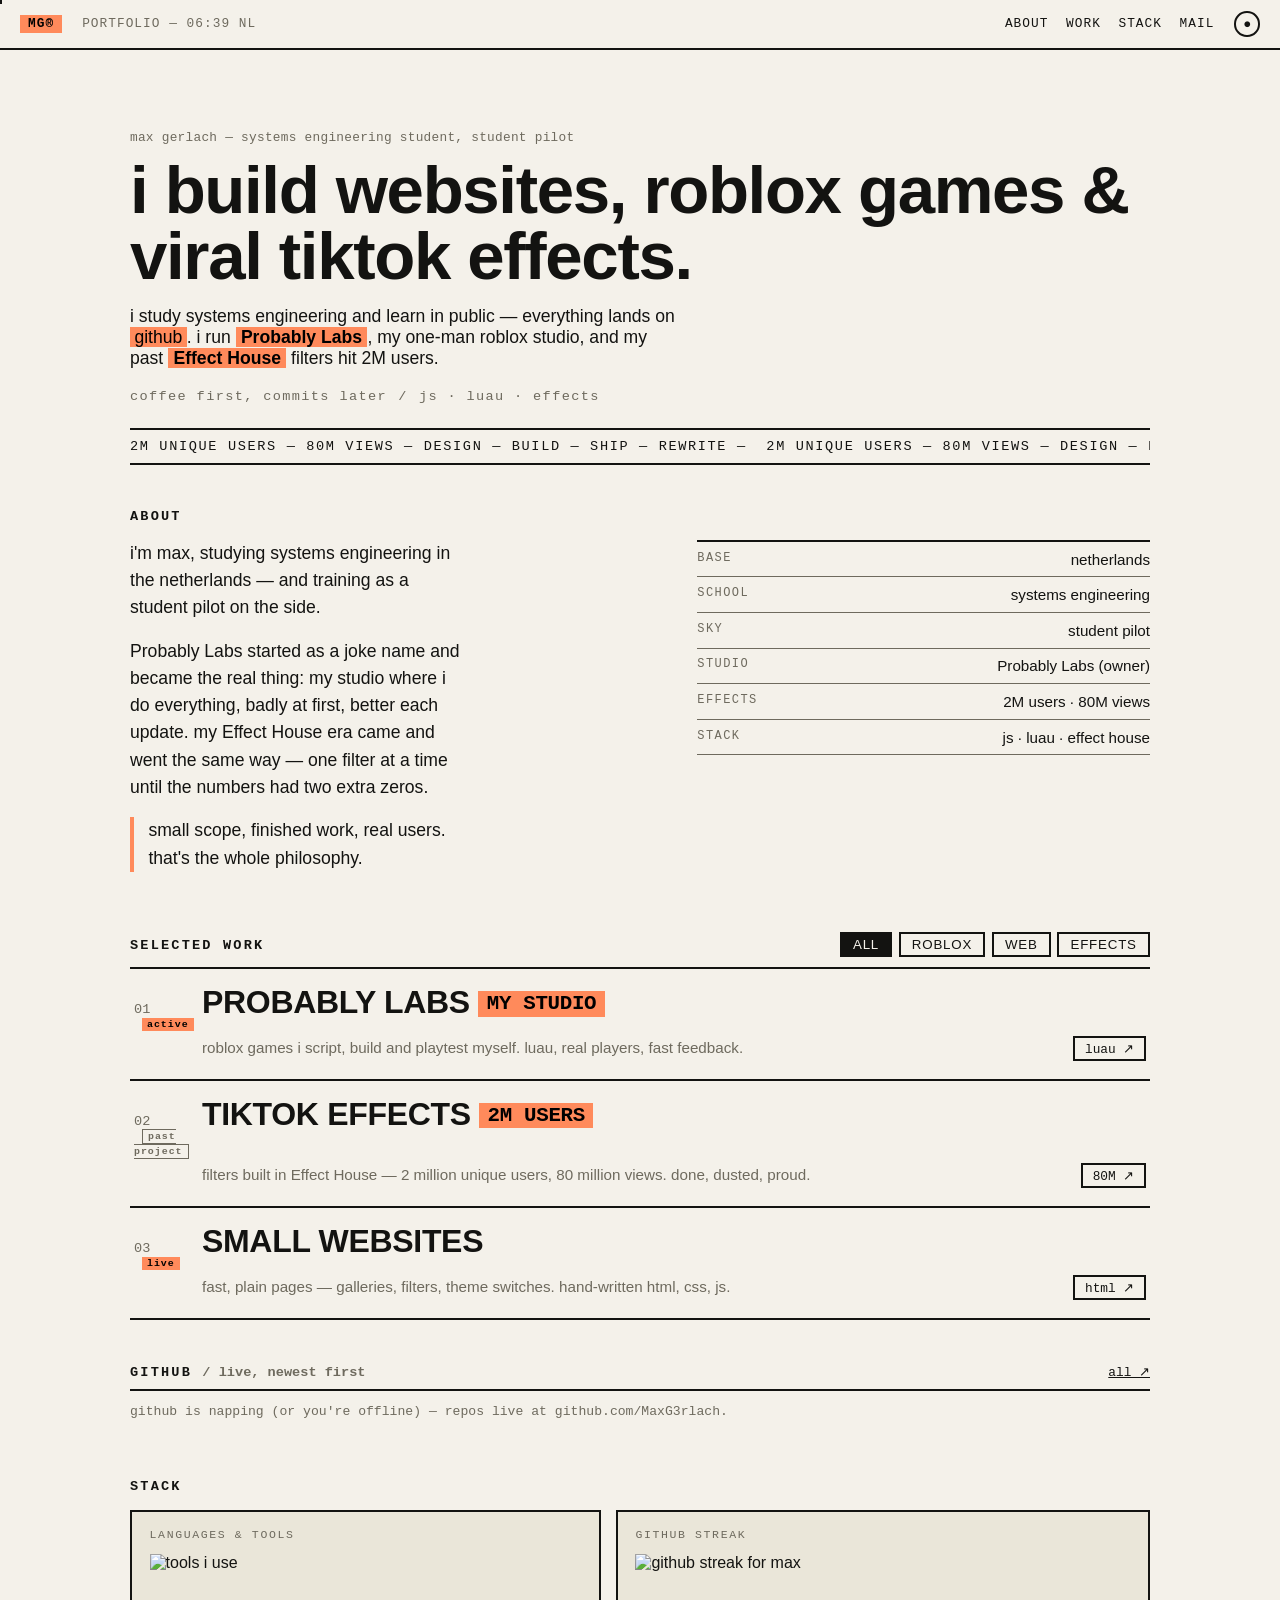
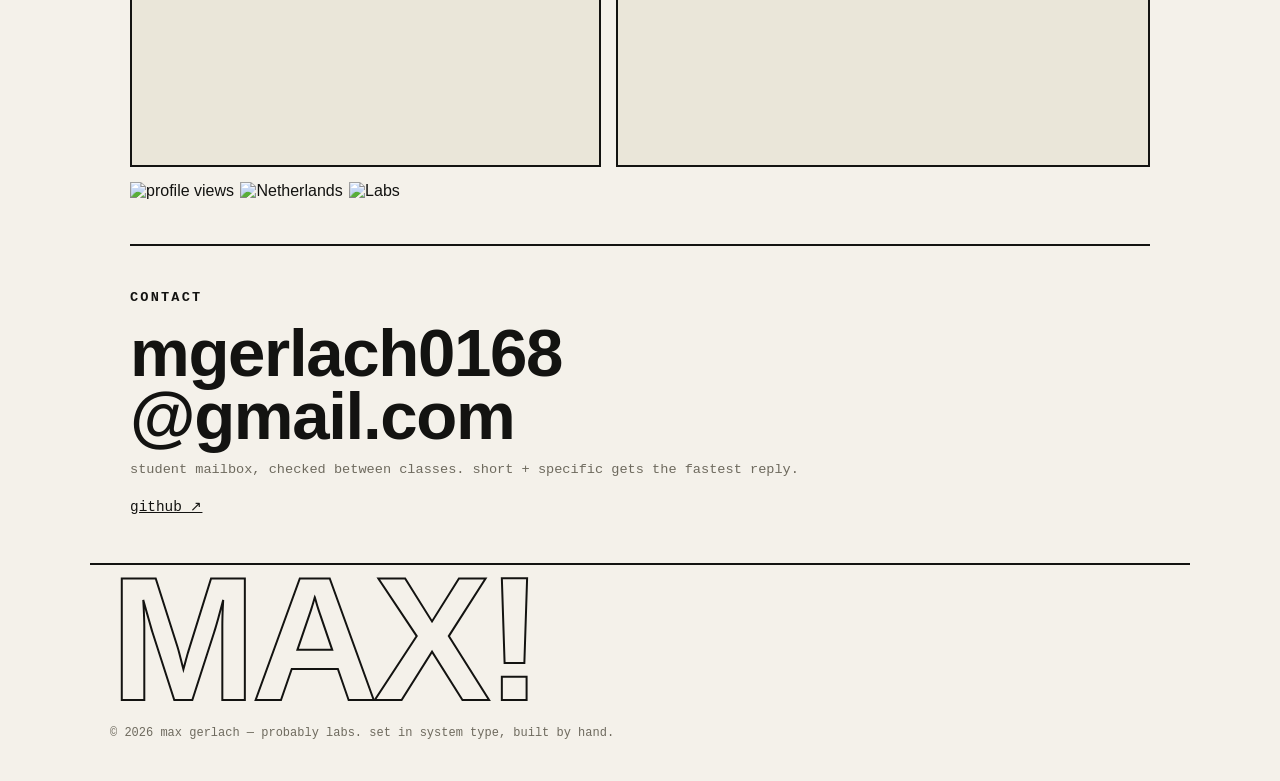
==== index.html @ 46609ad5 "Add files via upload" ====
<!DOCTYPE html>
<html lang="en">
<head>
  <meta charset="UTF-8" />
  <meta name="viewport" content="width=device-width, initial-scale=1.0" />
  <meta name="description" content="Max Gerlach — systems engineering student, student pilot. Web, Roblox (Probably Labs), TikTok effects." />
  <meta name="theme-color" content="#F4F1EA" />
  <meta property="og:title" content="max gerlach — portfolio" />
  <meta property="og:description" content="systems engineering student and student pilot. Web, Probably Labs on Roblox, TikTok Effect House filters." />
  <meta property="og:type" content="website" />
  <title>max gerlach — portfolio</title>
  <link rel="icon" href="data:image/svg+xml,%3Csvg xmlns='http://www.w3.org/2000/svg' viewBox='0 0 32 32'%3E%3Crect width='32' height='32' fill='%23FF8A5B'/%3E%3Ctext x='16' y='23' font-family='monospace' font-size='18' font-weight='bold' fill='black' text-anchor='middle'%3Em%3C/text%3E%3C/svg%3E" />
  <link rel="stylesheet" href="style.css?v=14" />
  <script type="application/ld+json">
  {"@context":"https://schema.org","@type":"Person","name":"Max Gerlach","jobTitle":"systems engineering student","address":{"@type":"PostalAddress","addressCountry":"NL"},"sameAs":["https://github.com/MaxG3rlach"]}
  </script>
</head>
<body>
  <div id="progress" aria-hidden="true"></div>
  <header class="topbar">
    <a class="wordmark" href="#top">mg®</a>
    <p class="where">portfolio — <time id="clock">--:--</time> nl</p>
    <nav aria-label="Main">
      <a href="#about">about</a>
      <a href="#work">work</a>
      <a href="#stack">stack</a>
      <a href="#contact">mail</a>
    </nav>
    <button id="themeBtn" type="button" aria-label="Toggle theme">●</button>
  </header>

  <main id="top">
    <section class="hero" aria-labelledby="hero-title">
      <p class="kicker">max gerlach — systems engineering student, student pilot</p>
      <h1 id="hero-title" class="glitch" data-text="i build websites, roblox games & viral tiktok effects.">i build websites, roblox games &amp; viral tiktok effects.</h1>
      <p class="standfirst">i study systems engineering and learn in public — everything lands on <a href="https://github.com/MaxG3rlach" target="_blank" rel="noopener">github</a>. i run <strong>Probably Labs</strong>, my one-man roblox studio, and my past <strong>Effect House</strong> filters hit 2M users.</p>
      <p class="meta-row"><span id="status">open for small collabs</span><i>/</i><span>js · luau · effects</span></p>
    </section>

    <div class="ticker" aria-hidden="true">
      <div class="ticker-track">
        <span>2M unique users — 80M views — design — build — ship — rewrite —&nbsp;</span>
        <span>2M unique users — 80M views — design — build — ship — rewrite —&nbsp;</span>
      </div>
    </div>

    <section id="about" aria-labelledby="about-title" class="about">
      <h2 id="about-title">about</h2>
      <div class="cols">
        <div>
          <p>i'm max, studying systems engineering in the netherlands — and training as a student pilot on the side.</p>
          <p>Probably Labs started as a joke name and became the real thing: my studio where i do everything, badly at first, better each update. my Effect House era came and went the same way — one filter at a time until the numbers had two extra zeros.</p>
          <p class="sig">small scope, finished work, real users. that's the whole philosophy.</p>
        </div>
        <ul class="facts">
          <li><span>base</span><span>netherlands</span></li>
          <li><span>school</span><span>systems engineering</span></li>
          <li><span>sky</span><span>student pilot</span></li>
          <li><span>studio</span><span>Probably Labs (owner)</span></li>
          <li><span>effects</span><span>2M users · 80M views</span></li>
          <li><span>stack</span><span>js · luau · effect house</span></li>
        </ul>
      </div>
    </section>

    <section id="work" aria-labelledby="work-title">
      <div class="sec-head">
        <h2 id="work-title">selected work</h2>
        <menu class="filters" aria-label="Filter work">
          <li><button data-filter="all" class="active" type="button">all</button></li>
          <li><button data-filter="game" type="button">roblox</button></li>
          <li><button data-filter="web" type="button">web</button></li>
          <li><button data-filter="fx" type="button">effects</button></li>
        </menu>
      </div>
      <ol class="rows">
        <li data-tag="game" class="reveal">
          <a href="https://github.com/MaxG3rlach" target="_blank" rel="noopener">
            <span class="num">01 <b class="pill-shipped">active</b></span>
            <span class="row-title">Probably Labs <em>my studio</em></span>
            <span class="row-desc">roblox games i script, build and playtest myself. luau, real players, fast feedback.</span>
            <span class="row-tag">luau ↗</span>
          </a>
        </li>
        <li data-tag="fx" class="reveal">
          <a href="#contact">
            <span class="num">02 <b class="pill-wip">past project</b></span>
            <span class="row-title">tiktok effects <em>2M users</em></span>
            <span class="row-desc">filters built in Effect House — 2 million unique users, 80 million views. done, dusted, proud.</span>
            <span class="row-tag">80M ↗</span>
          </a>
        </li>
        <li data-tag="web" class="reveal">
          <a href="https://github.com/MaxG3rlach" target="_blank" rel="noopener">
            <span class="num">03 <b class="pill-shipped">live</b></span>
            <span class="row-title">small websites</span>
            <span class="row-desc">fast, plain pages — galleries, filters, theme switches. hand-written html, css, js.</span>
            <span class="row-tag">html ↗</span>
          </a>
        </li>
      </ol>
    </section>

    <section id="github" aria-labelledby="github-title" class="github">
      <div class="sec-head">
        <h2 id="github-title">github <span class="dim">/ live, newest first</span></h2>
        <a class="alllink" href="https://github.com/MaxG3rlach?tab=repositories" target="_blank" rel="noopener">all ↗</a>
      </div>
      <p id="repo-note" class="dim mono">pulling repos…</p>
      <ul id="repos" class="repos"></ul>
    </section>

    <section id="stack" aria-labelledby="stack-title" class="stacksec">
      <h2 id="stack-title">stack</h2>
      <div class="stackgrid">
        <div class="stackcard">
          <p class="stacklabel">languages &amp; tools</p>
          <img loading="lazy" src="https://skillicons.dev/icons?i=html,css,js,luau,git,vscode,blender&theme=light" alt="tools i use" />
        </div>
        <div class="stackcard">
          <p class="stacklabel">github streak</p>
          <img loading="lazy" src="https://streak-stats.demolab.com?user=MaxG3rlach&hide_border=true&background=FFFFFF&ring=131311&fire=FF8A5B&currStreakLabel=131311&currStreakNum=131311" alt="github streak for max" width="495" height="195" />
        </div>
      </div>
      <p class="badges">
        <img alt="profile views" src="https://komarev.com/ghpvc/?username=MaxG3rlach&style=flat-square&color=131311" />
        <img alt="Netherlands" src="https://img.shields.io/badge/netherlands-home-131311?style=flat-square" />
        <img alt="Labs" src="https://img.shields.io/badge/luau-probably_labs-FF8A5B?style=flat-square&logo=roblox&logoColor=black&labelColor=131311" />
      </p>
    </section>

    <section id="contact" aria-labelledby="contact-title" class="contact">
      <h2 id="contact-title">contact</h2>
      <a class="bigmail" href="mailto:mgerlach0168@gmail.com">mgerlach0168<br />@gmail.com</a>
      <p class="reply">student mailbox, checked between classes. short + specific gets the fastest reply.</p>
      <p class="links">
        <a href="https://github.com/MaxG3rlach" target="_blank" rel="noopener">github ↗</a>
      </p>
    </section>
  </main>

  <footer>
    <p class="giant" aria-hidden="true">max!</p>
    <p class="fine">© <time id="yr">2026</time> max gerlach — probably labs. set in system type, built by hand.</p>
  </footer>

  <script src="script.js?v=14"></script>
</body>
</html>
---- style.css ----
/* max gerlach portfolio — paper, ink, one acid accent. no gradients, no glass. */
:root {
  --paper: #F4F1EA;
  --ink: #131311;
  --muted: #6E6A5E;
  --line: #131311;
  --acid: #FF8A5B;
  --card: #EAE6D9;
}
body.dark {
  --paper: #0E0E0C;
  --ink: #F2F0E6;
  --muted: #8F8B7D;
  --line: #F2F0E6;
  --acid: #FF8A5B;
  --card: #171713;
}
* { box-sizing: border-box; }
html { scroll-behavior: smooth; }
body {
  margin: 0;
  background: var(--paper);
  color: var(--ink);
  font-family: "Helvetica Neue", Helvetica, Arial, system-ui, sans-serif;
  -webkit-font-smoothing: antialiased;
}
::selection { background: var(--acid); color: #000; }
img { max-width: 100%; height: auto; }
section { scroll-margin-top: 4rem; padding-top: 2.75rem; }
:focus-visible { outline: 3px solid var(--acid); outline-offset: 2px; }

/* progress + confetti */
#progress { position: fixed; top: 0; left: 0; height: 4px; width: 0; background: var(--acid); z-index: 99; border-right: 2px solid var(--ink); }
#confetti { position: fixed; inset: 0; pointer-events: none; z-index: 98; }

/* topbar */
.topbar {
  display: flex; align-items: center; gap: 1.25rem;
  padding: 0.7rem 1.25rem;
  border-bottom: 2px solid var(--line);
  font-family: ui-monospace, SFMono-Regular, Menlo, monospace;
  font-size: 0.8rem; text-transform: uppercase; letter-spacing: 0.08em;
  position: sticky; top: 0; background: var(--paper); z-index: 20;
}
.wordmark { font-weight: 700; text-decoration: none; background: var(--acid); color: #000; padding: 0.1rem 0.5rem; }
.where { margin: 0; color: var(--muted); }
.topbar nav { margin-left: auto; display: flex; gap: 1.1rem; }
.topbar nav a { color: var(--ink); text-decoration: none; }
.topbar nav a:hover { background: var(--acid); color: #000; }
#themeBtn { border: 2px solid var(--line); background: transparent; color: var(--ink); border-radius: 50%; width: 1.6rem; height: 1.6rem; cursor: pointer; line-height: 1; }
#themeBtn:hover { background: var(--acid); color: #000; }

/* layout */
main, footer { max-width: 1100px; margin: 0 auto; }
main { padding: 0 clamp(1rem, 4vw, 2.5rem) 3rem; }
footer { padding: 0 1.25rem 1.5rem; border-top: 2px solid var(--line); }

/* hero */
.hero { padding: clamp(2.5rem, 7vw, 5rem) 0 1.5rem; border-bottom: 2px solid var(--line); }
.kicker { font-family: ui-monospace, monospace; font-size: 0.8rem; letter-spacing: 0.02em; color: var(--muted); margin: 0 0 0.75rem; }
.hero h1 { margin: 0.6rem 0 0; font-weight: 900; font-size: clamp(2rem, 6vw, 4.2rem); line-height: 0.98; letter-spacing: -0.02em; }
.standfirst { font-size: 1.1rem; max-width: 56ch; }
.standfirst a { background: var(--acid); color: #000; padding: 0 0.25em; text-decoration: none; }
.standfirst strong { background: var(--acid); color: #000; padding: 0 0.3em; }
.meta-row { font-family: ui-monospace, monospace; font-size: 0.85rem; letter-spacing: 0.1em; color: var(--muted); display: flex; gap: 0.7rem; margin: 1.25rem 0 0; }
.meta-row i { font-style: normal; }
.glitch { position: relative; }
@media (hover: hover) { .glitch:hover { text-shadow: 3px 0 0 #FF5DA2, -3px 0 0 #60A5FA; } }

/* ticker */
.ticker { border-bottom: 2px solid var(--line); overflow: hidden; white-space: nowrap; }
.ticker-track { display: inline-block; padding: 0.55rem 0; animation: tick 22s linear infinite; font-family: ui-monospace, monospace; font-size: 0.85rem; text-transform: uppercase; letter-spacing: 0.12em; }
@keyframes tick { to { transform: translateX(-50%); } }

/* section heads */
.sec-head { display: flex; align-items: baseline; justify-content: space-between; gap: 1rem; flex-wrap: wrap; border-bottom: 2px solid var(--line); padding-bottom: 0.6rem; }
h2 { font-family: ui-monospace, monospace; font-size: 0.85rem; text-transform: uppercase; letter-spacing: 0.16em; margin: 0; }
h2 .dim, .dim { color: var(--muted); text-transform: none; letter-spacing: 0; }
.mono { font-family: ui-monospace, monospace; font-size: 0.82rem; }
.alllink { font-family: ui-monospace, monospace; font-size: 0.8rem; color: var(--ink); }
menu.filters { list-style: none; display: flex; gap: 0.4rem; margin: 0; padding: 0; font-family: ui-monospace, monospace; font-size: 0.8rem; }
menu.filters button { border: 2px solid var(--line); background: transparent; color: var(--ink); padding: 0.2rem 0.7rem; cursor: pointer; text-transform: uppercase; letter-spacing: 0.06em; }
menu.filters button.active, menu.filters button:hover { background: var(--ink); color: var(--paper); }
body.dark menu.filters button.active, body.dark menu.filters button:hover { background: var(--acid); border-color: var(--acid); color: #000; }

/* work rows */
.rows { list-style: none; margin: 0; padding: 0; }
.rows li { border-bottom: 2px solid var(--line); }
.rows li a { display: grid; grid-template-columns: 3rem 1fr auto; gap: 0.25rem 1.25rem; align-items: baseline; padding: 1.1rem 0.25rem; text-decoration: none; color: var(--ink); }
.rows .num { font-family: ui-monospace, monospace; font-size: 0.85rem; color: var(--muted); }
.row-title { font-weight: 800; font-size: clamp(1.3rem, 3.4vw, 2rem); text-transform: uppercase; letter-spacing: -0.01em; line-height: 1; }
.row-title em { font-style: normal; font-family: ui-monospace, monospace; font-size: 0.65em; background: var(--acid); color: #000; padding: 0.05em 0.4em; vertical-align: middle; }
.row-desc { grid-column: 2; color: var(--muted); margin: 0; font-size: 0.95rem; }
.row-tag { font-family: ui-monospace, monospace; font-size: 0.8rem; border: 2px solid var(--line); padding: 0.15rem 0.6rem; }
.rows li a:hover, .rows li a:active { background: var(--acid); color: #000; }
.rows li a:hover .row-desc, .rows li a:hover .num, .rows li a:active .row-desc { color: #000; }
.rows li a:hover .row-tag { border-color: #000; }
.pill-shipped, .pill-wip, .pill-dead { font-style: normal; font-size: 0.62rem; letter-spacing: 0.1em; padding: 0.1em 0.5em; margin-left: 0.5rem; vertical-align: middle; }
.pill-shipped { background: var(--acid); color: #000; }
.pill-wip { background: transparent; border: 1px solid var(--muted); color: var(--muted); }
.pill-dead { background: var(--ink); color: var(--paper); }
s { text-decoration-thickness: 2px; }

/* live repos */
.repos { list-style: none; margin: 1rem 0 0; padding: 0; display: grid; gap: 0.9rem; }
@media (min-width: 760px) { .repos { grid-template-columns: 1fr 1fr; } }
.repos a { display: block; border: 2px solid var(--line); padding: 0.9rem 1rem; text-decoration: none; color: var(--ink); background: var(--card); }
.repos a:hover { background: var(--acid); color: #000; border-color: #000; }
.repos h3 { margin: 0 0 0.3rem; font-size: 1rem; font-family: ui-monospace, monospace; }
.repos p { margin: 0 0 0.6rem; font-size: 0.88rem; color: var(--muted); }
.repos a:hover p { color: #000; }
.repos small { font-family: ui-monospace, monospace; font-size: 0.72rem; letter-spacing: 0.06em; text-transform: uppercase; }

/* about */
.about .cols { display: grid; gap: 1.5rem; margin-top: 1rem; }
@media (min-width: 800px) { .about .cols { grid-template-columns: 1.2fr 1fr; } }
.about p { font-size: 1.1rem; line-height: 1.55; margin: 0 0 1rem; max-width: 34ch; }
.sig { border-left: 4px solid var(--acid); padding-left: 0.9rem; }
.facts { list-style: none; margin: 0; padding: 0; border-top: 2px solid var(--line); font-size: 0.95rem; }
.facts li { display: flex; justify-content: space-between; gap: 1rem; padding: 0.55rem 0; border-bottom: 1px solid var(--muted); }
.facts li span:first-child { font-family: ui-monospace, monospace; text-transform: uppercase; font-size: 0.75rem; letter-spacing: 0.12em; color: var(--muted); }

/* stack embeds */
.stacksec .embeds, .embeds { margin-top: 1.25rem; display: grid; gap: 1rem; justify-items: start; }
.embeds img { border: 2px solid var(--line); background: #fff; }
.embeds img:first-child { width: min(495px, 100%); }
.badges { display: flex; gap: 0.4rem; flex-wrap: wrap; margin: 0; }
.badges img { border: none; background: none; }

/* playground */
.fun { border-top: 2px solid var(--line); margin-top: 2.75rem; }
.toys { display: flex; gap: 0.6rem; flex-wrap: wrap; margin-top: 1rem; }
.toys button { border: 2px solid var(--line); background: var(--acid); color: #000; font-family: ui-monospace, monospace; font-size: 0.85rem; text-transform: uppercase; letter-spacing: 0.08em; padding: 0.5rem 1rem; cursor: pointer; }
.toys button:hover { transform: rotate(-1.5deg); }
.toys button:active { transform: scale(0.96); }
.excuse { font-family: ui-monospace, monospace; border-left: 4px solid var(--acid); padding-left: 0.9rem; min-height: 2.2em; }
.hint { font-family: ui-monospace, monospace; font-size: 0.78rem; color: var(--muted); }
body.party { --acid: #FF5DA2; }
body.party .ticker-track { animation-duration: 4s; }

/* contact */
.contact { border-top: 2px solid var(--line); margin-top: 2.75rem; }
.bigmail { display: inline-block; color: var(--ink); text-decoration: none; font-weight: 900; font-size: clamp(1.8rem, 6.5vw, 4.2rem); line-height: 0.95; letter-spacing: -0.02em; margin-top: 1rem; text-transform: lowercase; }
.bigmail:hover { background: var(--acid); color: #000; }
.reply { font-family: ui-monospace, monospace; font-size: 0.85rem; color: var(--muted); }
.links { margin: 1.25rem 0 0; }
.links a { font-family: ui-monospace, monospace; color: var(--ink); font-size: 0.9rem; }

/* footer */
.giant { margin: 0; font-weight: 900; text-transform: uppercase; line-height: 0.85; font-size: clamp(3rem, 14.5vw, 11rem); letter-spacing: -0.03em; color: transparent; -webkit-text-stroke: 2px var(--ink); user-select: none; }
.fine { font-family: ui-monospace, monospace; font-size: 0.75rem; color: var(--muted); }

/* reveal */
.reveal { opacity: 0; transform: translateY(14px); transition: opacity 0.5s, transform 0.5s; }
.reveal.in { opacity: 1; transform: none; }

/* wide screens */
@media (min-width: 1600px) {
  main, footer { max-width: 1280px; }
  .hero h1 { font-size: clamp(3rem, 7vw, 6.5rem); }
  .giant { font-size: clamp(4rem, 12vw, 12rem); }
}

/* small screens */
@media (max-width: 640px) {
  .topbar nav a:not(:last-child) { display: none; }
  .rows li a { grid-template-columns: 2rem 1fr; }
  .row-tag { display: none; }
  .row-desc { grid-column: 2; }
}
@media (max-width: 560px) {
  .where { font-size: 0.68rem; }
  .topbar { gap: 0.7rem; padding: 0.6rem 0.8rem; }
}

/* reduced motion */
@media (prefers-reduced-motion: reduce) {
  html { scroll-behavior: auto; }
  .ticker-track { animation: none; }
  .reveal { opacity: 1; transform: none; transition: none; }
}
.stackgrid{display:grid;gap:0.9rem;margin-top:1rem;}
@media(min-width:760px){.stackgrid{grid-template-columns:1fr 1fr;align-items:stretch;}}
.stackcard{border:2px solid var(--line);background:var(--card);padding:1rem 1.1rem;}
.stackcard img{border:none;background:none;display:block;}
.stacklabel{font-family:ui-monospace,monospace;font-size:0.72rem;text-transform:uppercase;letter-spacing:0.14em;color:var(--muted);margin:0 0 0.8rem;}
.stacksec .badges{margin-top:0.9rem;}
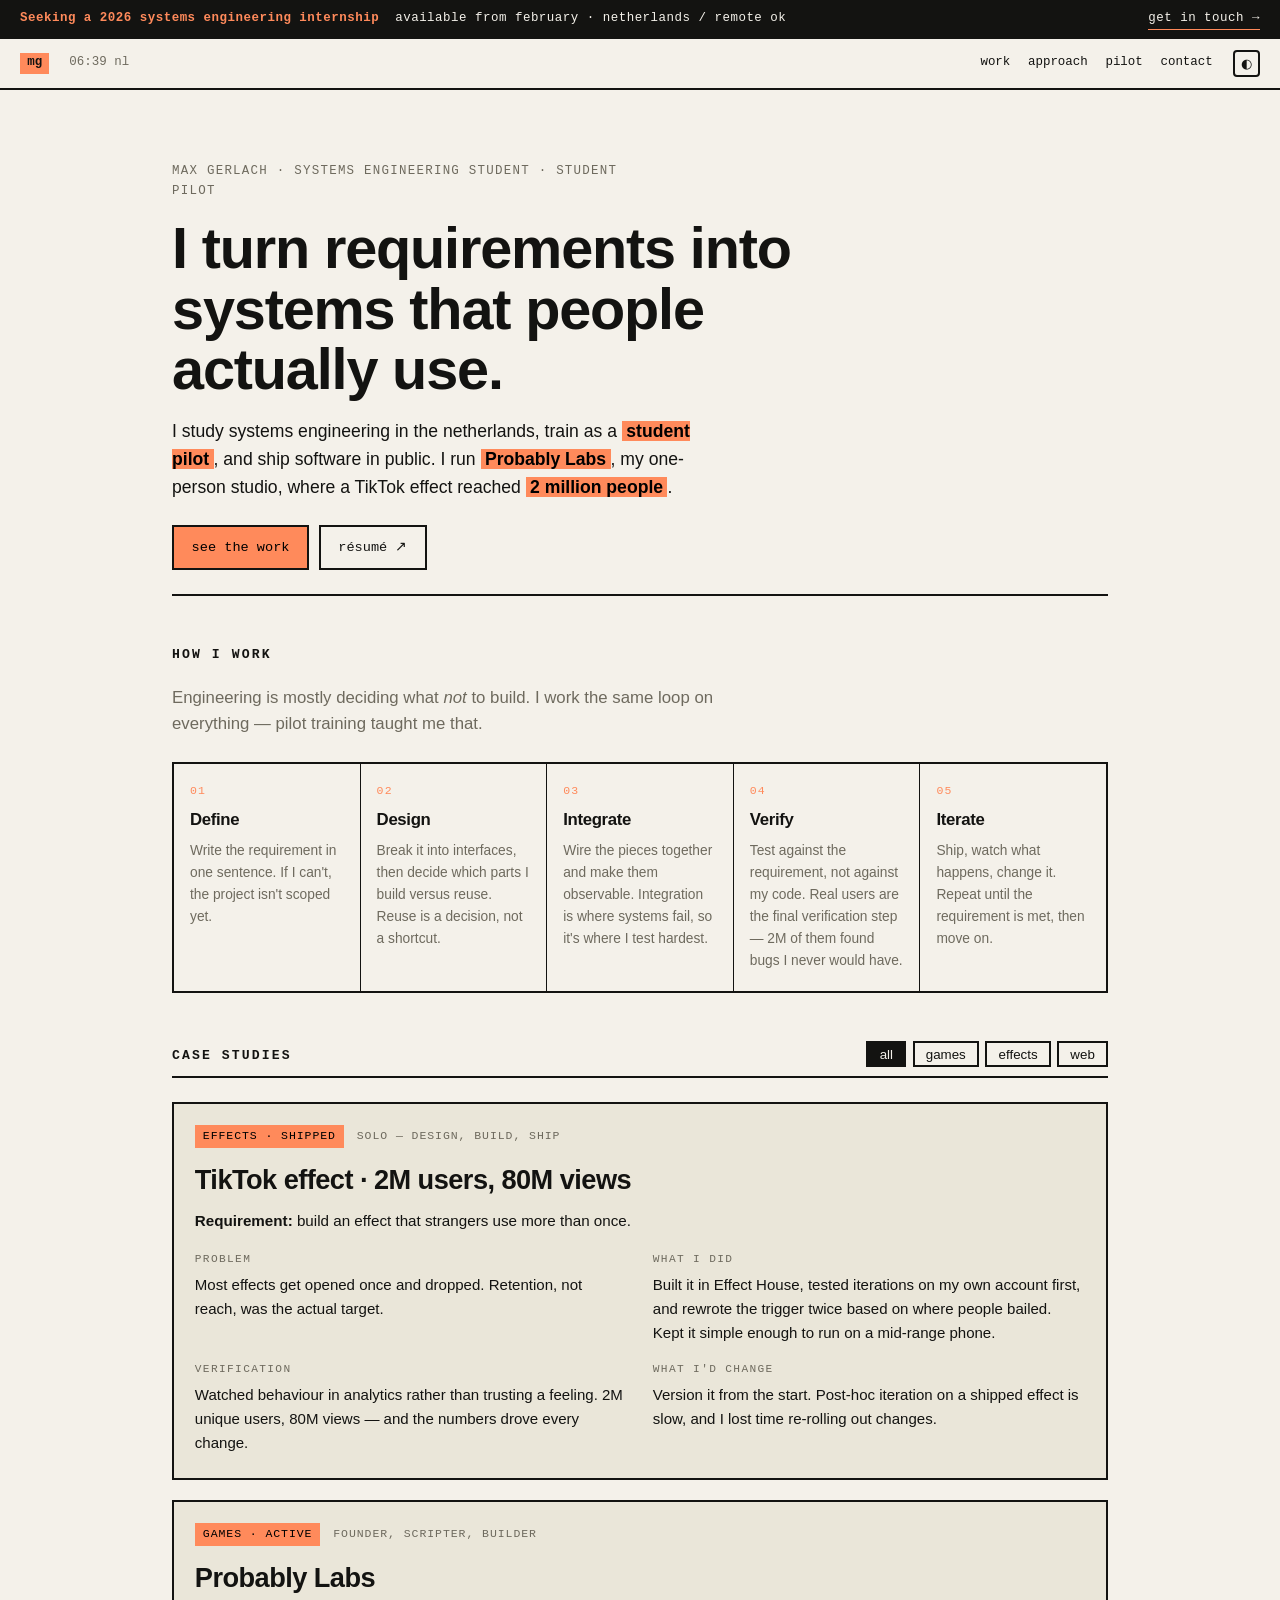
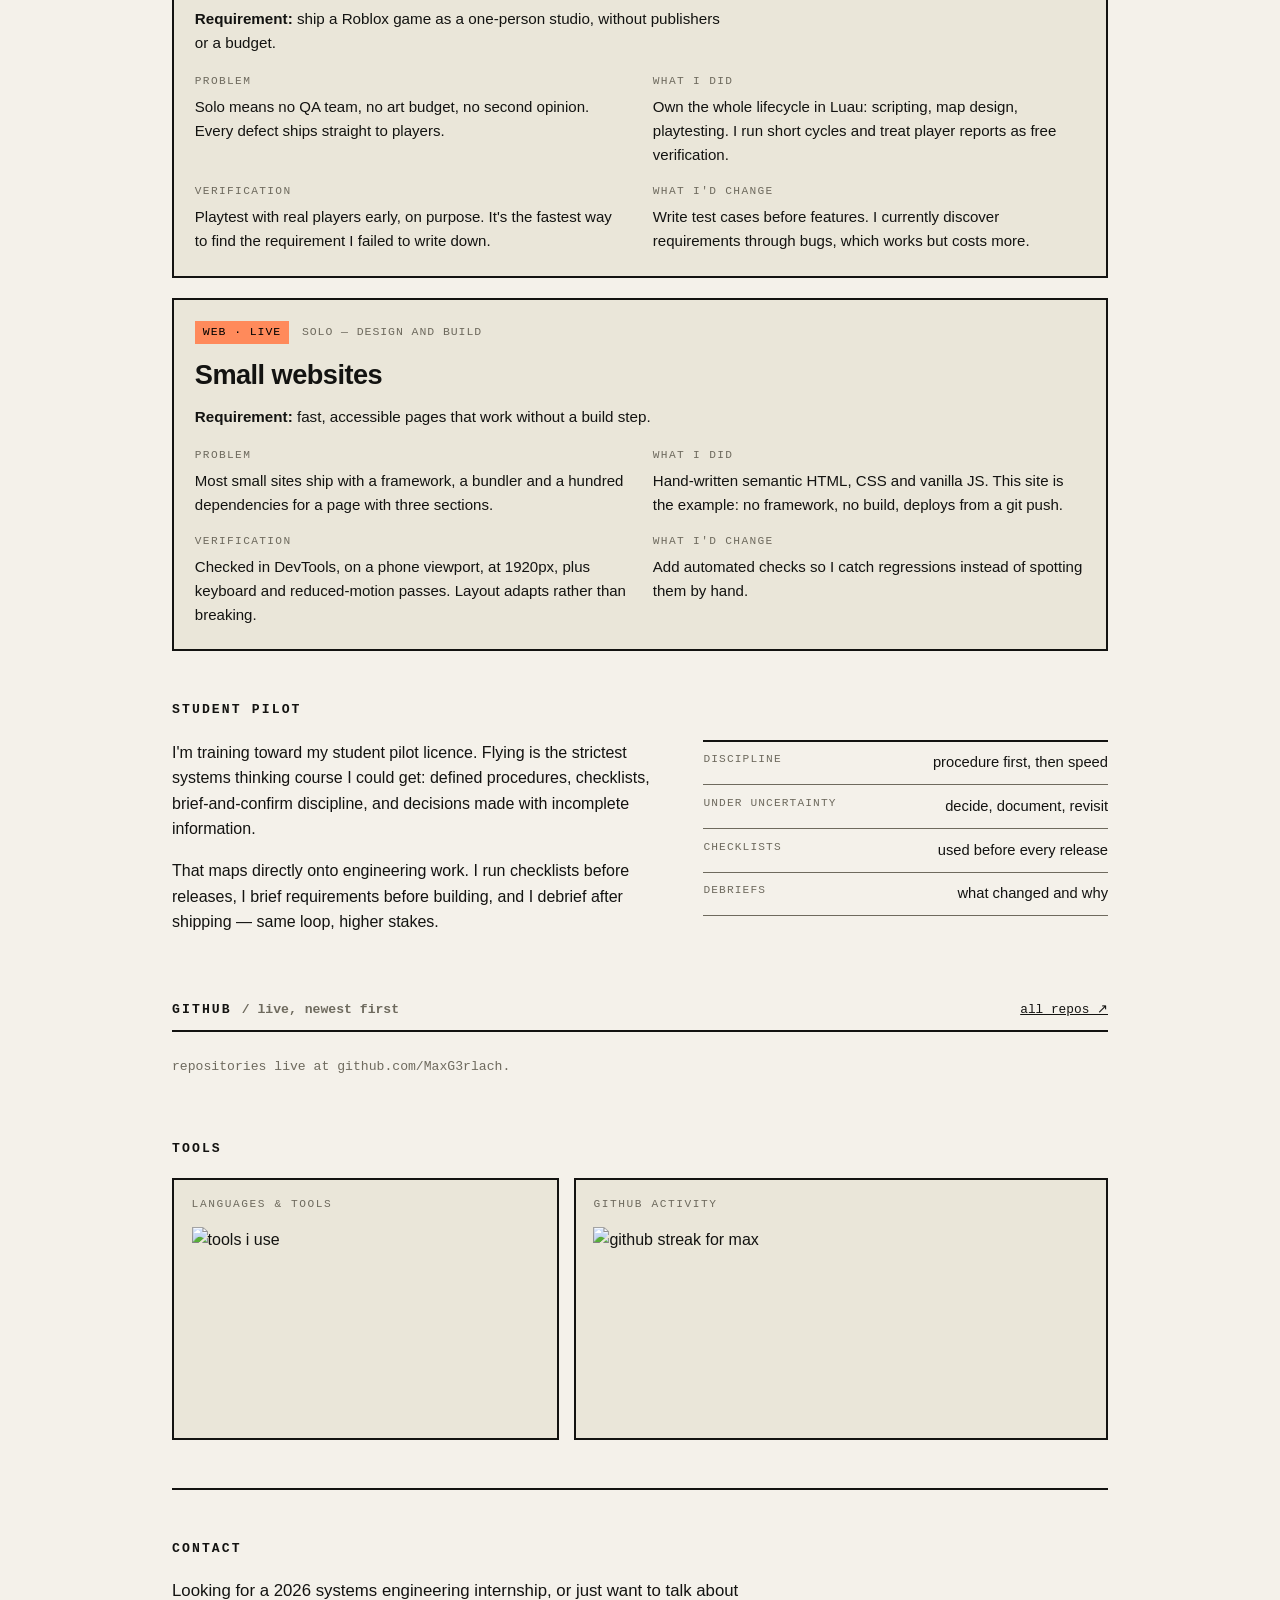
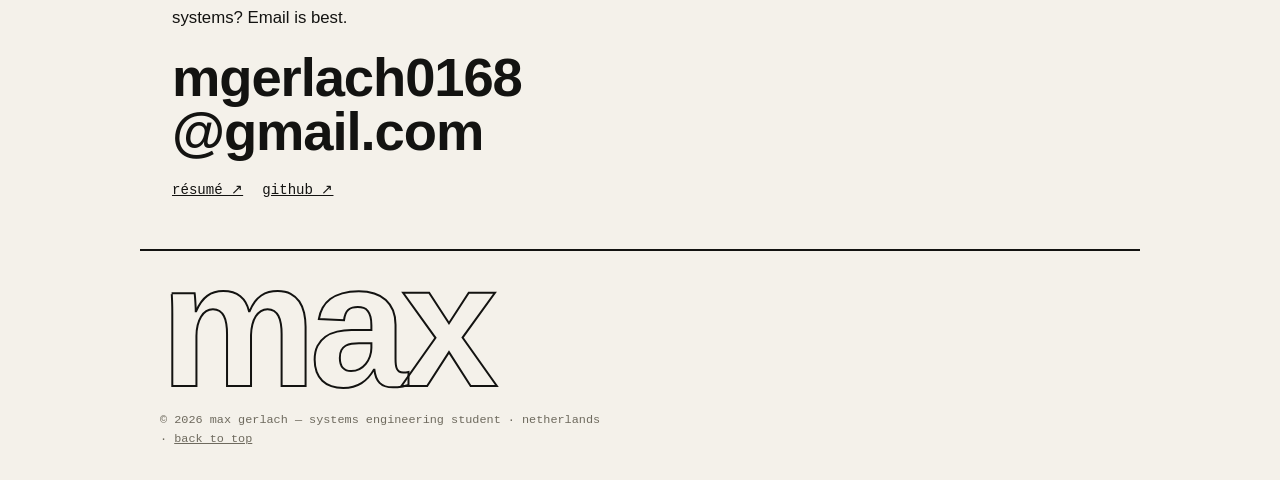
==== commit a64b3c29: "Add files via upload" ====
--- a/index.html
+++ b/index.html
@@ -1,149 +1,175 @@
-<!DOCTYPE html>
-<html lang="en">
-<head>
-  <meta charset="UTF-8" />
-  <meta name="viewport" content="width=device-width, initial-scale=1.0" />
-  <meta name="description" content="Max Gerlach — systems engineering student, student pilot. Web, Roblox (Probably Labs), TikTok effects." />
-  <meta name="theme-color" content="#F4F1EA" />
-  <meta property="og:title" content="max gerlach — portfolio" />
-  <meta property="og:description" content="systems engineering student and student pilot. Web, Probably Labs on Roblox, TikTok Effect House filters." />
-  <meta property="og:type" content="website" />
-  <title>max gerlach — portfolio</title>
-  <link rel="icon" href="data:image/svg+xml,%3Csvg xmlns='http://www.w3.org/2000/svg' viewBox='0 0 32 32'%3E%3Crect width='32' height='32' fill='%23FF8A5B'/%3E%3Ctext x='16' y='23' font-family='monospace' font-size='18' font-weight='bold' fill='black' text-anchor='middle'%3Em%3C/text%3E%3C/svg%3E" />
-  <link rel="stylesheet" href="style.css?v=14" />
-  <script type="application/ld+json">
-  {"@context":"https://schema.org","@type":"Person","name":"Max Gerlach","jobTitle":"systems engineering student","address":{"@type":"PostalAddress","addressCountry":"NL"},"sameAs":["https://github.com/MaxG3rlach"]}
-  </script>
-</head>
-<body>
-  <div id="progress" aria-hidden="true"></div>
-  <header class="topbar">
-    <a class="wordmark" href="#top">mg®</a>
-    <p class="where">portfolio — <time id="clock">--:--</time> nl</p>
-    <nav aria-label="Main">
-      <a href="#about">about</a>
-      <a href="#work">work</a>
-      <a href="#stack">stack</a>
-      <a href="#contact">mail</a>
-    </nav>
-    <button id="themeBtn" type="button" aria-label="Toggle theme">●</button>
-  </header>
-
-  <main id="top">
-    <section class="hero" aria-labelledby="hero-title">
-      <p class="kicker">max gerlach — systems engineering student, student pilot</p>
-      <h1 id="hero-title" class="glitch" data-text="i build websites, roblox games & viral tiktok effects.">i build websites, roblox games &amp; viral tiktok effects.</h1>
-      <p class="standfirst">i study systems engineering and learn in public — everything lands on <a href="https://github.com/MaxG3rlach" target="_blank" rel="noopener">github</a>. i run <strong>Probably Labs</strong>, my one-man roblox studio, and my past <strong>Effect House</strong> filters hit 2M users.</p>
-      <p class="meta-row"><span id="status">open for small collabs</span><i>/</i><span>js · luau · effects</span></p>
-    </section>
-
-    <div class="ticker" aria-hidden="true">
-      <div class="ticker-track">
-        <span>2M unique users — 80M views — design — build — ship — rewrite —&nbsp;</span>
-        <span>2M unique users — 80M views — design — build — ship — rewrite —&nbsp;</span>
-      </div>
-    </div>
-
-    <section id="about" aria-labelledby="about-title" class="about">
-      <h2 id="about-title">about</h2>
-      <div class="cols">
-        <div>
-          <p>i'm max, studying systems engineering in the netherlands — and training as a student pilot on the side.</p>
-          <p>Probably Labs started as a joke name and became the real thing: my studio where i do everything, badly at first, better each update. my Effect House era came and went the same way — one filter at a time until the numbers had two extra zeros.</p>
-          <p class="sig">small scope, finished work, real users. that's the whole philosophy.</p>
-        </div>
-        <ul class="facts">
-          <li><span>base</span><span>netherlands</span></li>
-          <li><span>school</span><span>systems engineering</span></li>
-          <li><span>sky</span><span>student pilot</span></li>
-          <li><span>studio</span><span>Probably Labs (owner)</span></li>
-          <li><span>effects</span><span>2M users · 80M views</span></li>
-          <li><span>stack</span><span>js · luau · effect house</span></li>
-        </ul>
-      </div>
-    </section>
-
-    <section id="work" aria-labelledby="work-title">
-      <div class="sec-head">
-        <h2 id="work-title">selected work</h2>
-        <menu class="filters" aria-label="Filter work">
-          <li><button data-filter="all" class="active" type="button">all</button></li>
-          <li><button data-filter="game" type="button">roblox</button></li>
-          <li><button data-filter="web" type="button">web</button></li>
-          <li><button data-filter="fx" type="button">effects</button></li>
-        </menu>
-      </div>
-      <ol class="rows">
-        <li data-tag="game" class="reveal">
-          <a href="https://github.com/MaxG3rlach" target="_blank" rel="noopener">
-            <span class="num">01 <b class="pill-shipped">active</b></span>
-            <span class="row-title">Probably Labs <em>my studio</em></span>
-            <span class="row-desc">roblox games i script, build and playtest myself. luau, real players, fast feedback.</span>
-            <span class="row-tag">luau ↗</span>
-          </a>
-        </li>
-        <li data-tag="fx" class="reveal">
-          <a href="#contact">
-            <span class="num">02 <b class="pill-wip">past project</b></span>
-            <span class="row-title">tiktok effects <em>2M users</em></span>
-            <span class="row-desc">filters built in Effect House — 2 million unique users, 80 million views. done, dusted, proud.</span>
-            <span class="row-tag">80M ↗</span>
-          </a>
-        </li>
-        <li data-tag="web" class="reveal">
-          <a href="https://github.com/MaxG3rlach" target="_blank" rel="noopener">
-            <span class="num">03 <b class="pill-shipped">live</b></span>
-            <span class="row-title">small websites</span>
-            <span class="row-desc">fast, plain pages — galleries, filters, theme switches. hand-written html, css, js.</span>
-            <span class="row-tag">html ↗</span>
-          </a>
-        </li>
-      </ol>
-    </section>
-
-    <section id="github" aria-labelledby="github-title" class="github">
-      <div class="sec-head">
-        <h2 id="github-title">github <span class="dim">/ live, newest first</span></h2>
-        <a class="alllink" href="https://github.com/MaxG3rlach?tab=repositories" target="_blank" rel="noopener">all ↗</a>
-      </div>
-      <p id="repo-note" class="dim mono">pulling repos…</p>
-      <ul id="repos" class="repos"></ul>
-    </section>
-
-    <section id="stack" aria-labelledby="stack-title" class="stacksec">
-      <h2 id="stack-title">stack</h2>
-      <div class="stackgrid">
-        <div class="stackcard">
-          <p class="stacklabel">languages &amp; tools</p>
-          <img loading="lazy" src="https://skillicons.dev/icons?i=html,css,js,luau,git,vscode,blender&theme=light" alt="tools i use" />
-        </div>
-        <div class="stackcard">
-          <p class="stacklabel">github streak</p>
-          <img loading="lazy" src="https://streak-stats.demolab.com?user=MaxG3rlach&hide_border=true&background=FFFFFF&ring=131311&fire=FF8A5B&currStreakLabel=131311&currStreakNum=131311" alt="github streak for max" width="495" height="195" />
-        </div>
-      </div>
-      <p class="badges">
-        <img alt="profile views" src="https://komarev.com/ghpvc/?username=MaxG3rlach&style=flat-square&color=131311" />
-        <img alt="Netherlands" src="https://img.shields.io/badge/netherlands-home-131311?style=flat-square" />
-        <img alt="Labs" src="https://img.shields.io/badge/luau-probably_labs-FF8A5B?style=flat-square&logo=roblox&logoColor=black&labelColor=131311" />
-      </p>
-    </section>
-
-    <section id="contact" aria-labelledby="contact-title" class="contact">
-      <h2 id="contact-title">contact</h2>
-      <a class="bigmail" href="mailto:mgerlach0168@gmail.com">mgerlach0168<br />@gmail.com</a>
-      <p class="reply">student mailbox, checked between classes. short + specific gets the fastest reply.</p>
-      <p class="links">
-        <a href="https://github.com/MaxG3rlach" target="_blank" rel="noopener">github ↗</a>
-      </p>
-    </section>
-  </main>
-
-  <footer>
-    <p class="giant" aria-hidden="true">max!</p>
-    <p class="fine">© <time id="yr">2026</time> max gerlach — probably labs. set in system type, built by hand.</p>
-  </footer>
-
-  <script src="script.js?v=14"></script>
-</body>
-</html>
+<!DOCTYPE html>
+<html lang="en">
+<head>
+  <meta charset="UTF-8" />
+  <meta name="viewport" content="width=device-width, initial-scale=1.0" />
+  <meta name="description" content="Max Gerlach — systems engineering student and student pilot seeking a 2026 internship. Roblox, TikTok effects at 2M users, web." />
+  <meta name="theme-color" content="#F4F1EA" />
+  <meta property="og:title" content="Max Gerlach — Systems Engineering Student" />
+  <meta property="og:description" content="Seeking a 2026 systems engineering internship. Building and shipping software used by 2M+ people. Student pilot." />
+  <meta property="og:type" content="website" />
+  <title>Max Gerlach — Systems Engineering Student</title>
+  <link rel="icon" href="data:image/svg+xml,%3Csvg xmlns='http://www.w3.org/2000/svg' viewBox='0 0 32 32'%3E%3Crect width='32' height='32' fill='%23FF8A5B'/%3E%3Ctext x='16' y='23' font-family='monospace' font-size='18' font-weight='bold' fill='black' text-anchor='middle'%3EM%3C/text%3E%3C/svg%3E" />
+  <link rel="stylesheet" href="style.css?v=15" />
+  <script type="application/ld+json">
+  {"@context":"https://schema.org","@type":"Person","name":"Max Gerlach","jobTitle":"Systems Engineering Student","email":"mailto:mgerlach0168@gmail.com","address":{"@type":"PostalAddress","addressCountry":"NL"},"sameAs":["https://github.com/MaxG3rlach"]}
+  </script>
+</head>
+<body>
+  <div id="progress" aria-hidden="true"></div>
+
+  <div class="hiring" role="note">
+    <strong>Seeking a 2026 systems engineering internship</strong>
+    <span>available from february · netherlands / remote ok</span>
+    <a href="#contact">get in touch →</a>
+  </div>
+
+  <header class="topbar">
+    <a class="wordmark" href="#top">mg</a>
+    <p class="where"><time id="clock">--:--</time> nl</p>
+    <nav aria-label="Main">
+      <a href="#work">work</a>
+      <a href="#approach">approach</a>
+      <a href="#pilot">pilot</a>
+      <a href="#contact">contact</a>
+    </nav>
+    <button id="themeBtn" type="button" aria-label="Toggle colour theme">◐</button>
+  </header>
+
+  <main id="top">
+    <section class="hero" aria-labelledby="hero-title">
+      <p class="kicker">max gerlach · systems engineering student · student pilot</p>
+      <h1 id="hero-title">I turn requirements into systems that people actually use.</h1>
+      <p class="standfirst">I study systems engineering in the netherlands, train as a <strong>student pilot</strong>, and ship software in public. I run <strong>Probably Labs</strong>, my one-person studio, where a TikTok effect reached <strong>2 million people</strong>.</p>
+      <p class="cta">
+        <a class="btn" href="#work">see the work</a>
+        <a class="btn ghost" href="resume.html">résumé ↗</a>
+      </p>
+    </section>
+
+    <section id="approach" aria-labelledby="approach-title" class="approach">
+      <h2 id="approach-title">how i work</h2>
+      <p class="lede">Engineering is mostly deciding what <em>not</em> to build. I work the same loop on everything — pilot training taught me that.</p>
+      <ol class="loop" aria-label="Process">
+        <li><span class="step">01</span><h3>Define</h3><p>Write the requirement in one sentence. If I can't, the project isn't scoped yet.</p></li>
+        <li><span class="step">02</span><h3>Design</h3><p>Break it into interfaces, then decide which parts I build versus reuse. Reuse is a decision, not a shortcut.</p></li>
+        <li><span class="step">03</span><h3>Integrate</h3><p>Wire the pieces together and make them observable. Integration is where systems fail, so it's where I test hardest.</p></li>
+        <li><span class="step">04</span><h3>Verify</h3><p>Test against the requirement, not against my code. Real users are the final verification step — 2M of them found bugs I never would have.</p></li>
+        <li><span class="step">05</span><h3>Iterate</h3><p>Ship, watch what happens, change it. Repeat until the requirement is met, then move on.</p></li>
+      </ol>
+    </section>
+
+    <section id="work" aria-labelledby="work-title">
+      <div class="sec-head">
+        <h2 id="work-title">case studies</h2>
+        <menu class="filters" aria-label="Filter case studies">
+          <li><button data-filter="all" class="active" type="button">all</button></li>
+          <li><button data-filter="game" type="button">games</button></li>
+          <li><button data-filter="fx" type="button">effects</button></li>
+          <li><button data-filter="web" type="button">web</button></li>
+        </menu>
+      </div>
+
+      <ol class="cases">
+        <li data-tag="fx" class="case reveal">
+          <div class="case-head">
+            <p class="case-meta"><span class="tag">effects · shipped</span><span class="role">solo — design, build, ship</span></p>
+            <h3>TikTok effect · 2M users, 80M views</h3>
+            <p class="case-req"><strong>Requirement:</strong> build an effect that strangers use more than once.</p>
+          </div>
+          <dl class="case-body">
+            <div><dt>problem</dt><dd>Most effects get opened once and dropped. Retention, not reach, was the actual target.</dd></div>
+            <div><dt>what i did</dt><dd>Built it in Effect House, tested iterations on my own account first, and rewrote the trigger twice based on where people bailed. Kept it simple enough to run on a mid-range phone.</dd></div>
+            <div><dt>verification</dt><dd>Watched behaviour in analytics rather than trusting a feeling. 2M unique users, 80M views — and the numbers drove every change.</dd></div>
+            <div><dt>what i'd change</dt><dd>Version it from the start. Post-hoc iteration on a shipped effect is slow, and I lost time re-rolling out changes.</dd></div>
+          </dl>
+        </li>
+
+        <li data-tag="game" class="case reveal">
+          <div class="case-head">
+            <p class="case-meta"><span class="tag">games · active</span><span class="role">founder, scripter, builder</span></p>
+            <h3>Probably Labs</h3>
+            <p class="case-req"><strong>Requirement:</strong> ship a Roblox game as a one-person studio, without publishers or a budget.</p>
+          </div>
+          <dl class="case-body">
+            <div><dt>problem</dt><dd>Solo means no QA team, no art budget, no second opinion. Every defect ships straight to players.</dd></div>
+            <div><dt>what i did</dt><dd>Own the whole lifecycle in Luau: scripting, map design, playtesting. I run short cycles and treat player reports as free verification.</dd></div>
+            <div><dt>verification</dt><dd>Playtest with real players early, on purpose. It's the fastest way to find the requirement I failed to write down.</dd></div>
+            <div><dt>what i'd change</dt><dd>Write test cases before features. I currently discover requirements through bugs, which works but costs more.</dd></div>
+          </dl>
+        </li>
+
+        <li data-tag="web" class="case reveal">
+          <div class="case-head">
+            <p class="case-meta"><span class="tag">web · live</span><span class="role">solo — design and build</span></p>
+            <h3>Small websites</h3>
+            <p class="case-req"><strong>Requirement:</strong> fast, accessible pages that work without a build step.</p>
+          </div>
+          <dl class="case-body">
+            <div><dt>problem</dt><dd>Most small sites ship with a framework, a bundler and a hundred dependencies for a page with three sections.</dd></div>
+            <div><dt>what i did</dt><dd>Hand-written semantic HTML, CSS and vanilla JS. This site is the example: no framework, no build, deploys from a git push.</dd></div>
+            <div><dt>verification</dt><dd>Checked in DevTools, on a phone viewport, at 1920px, plus keyboard and reduced-motion passes. Layout adapts rather than breaking.</dd></div>
+            <div><dt>what i'd change</dt><dd>Add automated checks so I catch regressions instead of spotting them by hand.</dd></div>
+          </dl>
+        </li>
+      </ol>
+    </section>
+
+    <section id="pilot" aria-labelledby="pilot-title" class="pilot">
+      <h2 id="pilot-title">student pilot</h2>
+      <div class="cols">
+        <div>
+          <p>I'm training toward my student pilot licence. Flying is the strictest systems thinking course I could get: defined procedures, checklists, brief-and-confirm discipline, and decisions made with incomplete information.</p>
+          <p>That maps directly onto engineering work. I run checklists before releases, I brief requirements before building, and I debrief after shipping — same loop, higher stakes.</p>
+        </div>
+        <ul class="facts">
+          <li><span>discipline</span><span>procedure first, then speed</span></li>
+          <li><span>under uncertainty</span><span>decide, document, revisit</span></li>
+          <li><span>checklists</span><span>used before every release</span></li>
+          <li><span>debriefs</span><span>what changed and why</span></li>
+        </ul>
+      </div>
+    </section>
+
+    <section id="github" aria-labelledby="github-title" class="github">
+      <div class="sec-head">
+        <h2 id="github-title">github <span class="dim">/ live, newest first</span></h2>
+        <a class="alllink" href="https://github.com/MaxG3rlach?tab=repositories" target="_blank" rel="noopener">all repos ↗</a>
+      </div>
+      <p id="repo-note" class="dim mono">loading repositories…</p>
+      <ul id="repos" class="repos"></ul>
+    </section>
+
+    <section id="stack" aria-labelledby="stack-title" class="stacksec">
+      <h2 id="stack-title">tools</h2>
+      <div class="stackgrid">
+        <div class="stackcard">
+          <p class="stacklabel">languages &amp; tools</p>
+          <img loading="lazy" src="https://skillicons.dev/icons?i=html,css,js,luau,git,vscode&theme=light" alt="tools i use" />
+        </div>
+        <div class="stackcard">
+          <p class="stacklabel">github activity</p>
+          <img loading="lazy" src="https://streak-stats.demolab.com?user=MaxG3rlach&hide_border=true&background=FFFFFF&ring=131311&fire=FF8A5B&currStreakLabel=131311" alt="github streak for max" width="495" height="195" />
+        </div>
+      </div>
+    </section>
+
+    <section id="contact" aria-labelledby="contact-title" class="contact">
+      <h2 id="contact-title">contact</h2>
+      <p class="contact-lead">Looking for a 2026 systems engineering internship, or just want to talk about systems? Email is best.</p>
+      <a class="bigmail" href="mailto:mgerlach0168@gmail.com">mgerlach0168<br />@gmail.com</a>
+      <p class="links">
+        <a href="resume.html">résumé ↗</a>
+        <a href="https://github.com/MaxG3rlach" target="_blank" rel="noopener">github ↗</a>
+      </p>
+    </section>
+  </main>
+
+  <footer>
+    <p class="giant" aria-hidden="true">max</p>
+    <p class="fine">© <time id="yr">2026</time> max gerlach — systems engineering student · netherlands · <a href="#top">back to top</a></p>
+  </footer>
+
+  <script src="script.js?v=15"></script>
+</body>
+</html>
--- a/style.css
+++ b/style.css
@@ -1,187 +1,184 @@
-/* max gerlach portfolio — paper, ink, one acid accent. no gradients, no glass. */
-:root {
-  --paper: #F4F1EA;
-  --ink: #131311;
-  --muted: #6E6A5E;
-  --line: #131311;
-  --acid: #FF8A5B;
-  --card: #EAE6D9;
-}
-body.dark {
-  --paper: #0E0E0C;
-  --ink: #F2F0E6;
-  --muted: #8F8B7D;
-  --line: #F2F0E6;
-  --acid: #FF8A5B;
-  --card: #171713;
-}
-* { box-sizing: border-box; }
-html { scroll-behavior: smooth; }
-body {
-  margin: 0;
-  background: var(--paper);
-  color: var(--ink);
-  font-family: "Helvetica Neue", Helvetica, Arial, system-ui, sans-serif;
-  -webkit-font-smoothing: antialiased;
-}
-::selection { background: var(--acid); color: #000; }
-img { max-width: 100%; height: auto; }
-section { scroll-margin-top: 4rem; padding-top: 2.75rem; }
-:focus-visible { outline: 3px solid var(--acid); outline-offset: 2px; }
-
-/* progress + confetti */
-#progress { position: fixed; top: 0; left: 0; height: 4px; width: 0; background: var(--acid); z-index: 99; border-right: 2px solid var(--ink); }
-#confetti { position: fixed; inset: 0; pointer-events: none; z-index: 98; }
-
-/* topbar */
-.topbar {
-  display: flex; align-items: center; gap: 1.25rem;
-  padding: 0.7rem 1.25rem;
-  border-bottom: 2px solid var(--line);
-  font-family: ui-monospace, SFMono-Regular, Menlo, monospace;
-  font-size: 0.8rem; text-transform: uppercase; letter-spacing: 0.08em;
-  position: sticky; top: 0; background: var(--paper); z-index: 20;
-}
-.wordmark { font-weight: 700; text-decoration: none; background: var(--acid); color: #000; padding: 0.1rem 0.5rem; }
-.where { margin: 0; color: var(--muted); }
-.topbar nav { margin-left: auto; display: flex; gap: 1.1rem; }
-.topbar nav a { color: var(--ink); text-decoration: none; }
-.topbar nav a:hover { background: var(--acid); color: #000; }
-#themeBtn { border: 2px solid var(--line); background: transparent; color: var(--ink); border-radius: 50%; width: 1.6rem; height: 1.6rem; cursor: pointer; line-height: 1; }
-#themeBtn:hover { background: var(--acid); color: #000; }
-
-/* layout */
-main, footer { max-width: 1100px; margin: 0 auto; }
-main { padding: 0 clamp(1rem, 4vw, 2.5rem) 3rem; }
-footer { padding: 0 1.25rem 1.5rem; border-top: 2px solid var(--line); }
-
-/* hero */
-.hero { padding: clamp(2.5rem, 7vw, 5rem) 0 1.5rem; border-bottom: 2px solid var(--line); }
-.kicker { font-family: ui-monospace, monospace; font-size: 0.8rem; letter-spacing: 0.02em; color: var(--muted); margin: 0 0 0.75rem; }
-.hero h1 { margin: 0.6rem 0 0; font-weight: 900; font-size: clamp(2rem, 6vw, 4.2rem); line-height: 0.98; letter-spacing: -0.02em; }
-.standfirst { font-size: 1.1rem; max-width: 56ch; }
-.standfirst a { background: var(--acid); color: #000; padding: 0 0.25em; text-decoration: none; }
-.standfirst strong { background: var(--acid); color: #000; padding: 0 0.3em; }
-.meta-row { font-family: ui-monospace, monospace; font-size: 0.85rem; letter-spacing: 0.1em; color: var(--muted); display: flex; gap: 0.7rem; margin: 1.25rem 0 0; }
-.meta-row i { font-style: normal; }
-.glitch { position: relative; }
-@media (hover: hover) { .glitch:hover { text-shadow: 3px 0 0 #FF5DA2, -3px 0 0 #60A5FA; } }
-
-/* ticker */
-.ticker { border-bottom: 2px solid var(--line); overflow: hidden; white-space: nowrap; }
-.ticker-track { display: inline-block; padding: 0.55rem 0; animation: tick 22s linear infinite; font-family: ui-monospace, monospace; font-size: 0.85rem; text-transform: uppercase; letter-spacing: 0.12em; }
-@keyframes tick { to { transform: translateX(-50%); } }
-
-/* section heads */
-.sec-head { display: flex; align-items: baseline; justify-content: space-between; gap: 1rem; flex-wrap: wrap; border-bottom: 2px solid var(--line); padding-bottom: 0.6rem; }
-h2 { font-family: ui-monospace, monospace; font-size: 0.85rem; text-transform: uppercase; letter-spacing: 0.16em; margin: 0; }
-h2 .dim, .dim { color: var(--muted); text-transform: none; letter-spacing: 0; }
-.mono { font-family: ui-monospace, monospace; font-size: 0.82rem; }
-.alllink { font-family: ui-monospace, monospace; font-size: 0.8rem; color: var(--ink); }
-menu.filters { list-style: none; display: flex; gap: 0.4rem; margin: 0; padding: 0; font-family: ui-monospace, monospace; font-size: 0.8rem; }
-menu.filters button { border: 2px solid var(--line); background: transparent; color: var(--ink); padding: 0.2rem 0.7rem; cursor: pointer; text-transform: uppercase; letter-spacing: 0.06em; }
-menu.filters button.active, menu.filters button:hover { background: var(--ink); color: var(--paper); }
-body.dark menu.filters button.active, body.dark menu.filters button:hover { background: var(--acid); border-color: var(--acid); color: #000; }
-
-/* work rows */
-.rows { list-style: none; margin: 0; padding: 0; }
-.rows li { border-bottom: 2px solid var(--line); }
-.rows li a { display: grid; grid-template-columns: 3rem 1fr auto; gap: 0.25rem 1.25rem; align-items: baseline; padding: 1.1rem 0.25rem; text-decoration: none; color: var(--ink); }
-.rows .num { font-family: ui-monospace, monospace; font-size: 0.85rem; color: var(--muted); }
-.row-title { font-weight: 800; font-size: clamp(1.3rem, 3.4vw, 2rem); text-transform: uppercase; letter-spacing: -0.01em; line-height: 1; }
-.row-title em { font-style: normal; font-family: ui-monospace, monospace; font-size: 0.65em; background: var(--acid); color: #000; padding: 0.05em 0.4em; vertical-align: middle; }
-.row-desc { grid-column: 2; color: var(--muted); margin: 0; font-size: 0.95rem; }
-.row-tag { font-family: ui-monospace, monospace; font-size: 0.8rem; border: 2px solid var(--line); padding: 0.15rem 0.6rem; }
-.rows li a:hover, .rows li a:active { background: var(--acid); color: #000; }
-.rows li a:hover .row-desc, .rows li a:hover .num, .rows li a:active .row-desc { color: #000; }
-.rows li a:hover .row-tag { border-color: #000; }
-.pill-shipped, .pill-wip, .pill-dead { font-style: normal; font-size: 0.62rem; letter-spacing: 0.1em; padding: 0.1em 0.5em; margin-left: 0.5rem; vertical-align: middle; }
-.pill-shipped { background: var(--acid); color: #000; }
-.pill-wip { background: transparent; border: 1px solid var(--muted); color: var(--muted); }
-.pill-dead { background: var(--ink); color: var(--paper); }
-s { text-decoration-thickness: 2px; }
-
-/* live repos */
-.repos { list-style: none; margin: 1rem 0 0; padding: 0; display: grid; gap: 0.9rem; }
-@media (min-width: 760px) { .repos { grid-template-columns: 1fr 1fr; } }
-.repos a { display: block; border: 2px solid var(--line); padding: 0.9rem 1rem; text-decoration: none; color: var(--ink); background: var(--card); }
-.repos a:hover { background: var(--acid); color: #000; border-color: #000; }
-.repos h3 { margin: 0 0 0.3rem; font-size: 1rem; font-family: ui-monospace, monospace; }
-.repos p { margin: 0 0 0.6rem; font-size: 0.88rem; color: var(--muted); }
-.repos a:hover p { color: #000; }
-.repos small { font-family: ui-monospace, monospace; font-size: 0.72rem; letter-spacing: 0.06em; text-transform: uppercase; }
-
-/* about */
-.about .cols { display: grid; gap: 1.5rem; margin-top: 1rem; }
-@media (min-width: 800px) { .about .cols { grid-template-columns: 1.2fr 1fr; } }
-.about p { font-size: 1.1rem; line-height: 1.55; margin: 0 0 1rem; max-width: 34ch; }
-.sig { border-left: 4px solid var(--acid); padding-left: 0.9rem; }
-.facts { list-style: none; margin: 0; padding: 0; border-top: 2px solid var(--line); font-size: 0.95rem; }
-.facts li { display: flex; justify-content: space-between; gap: 1rem; padding: 0.55rem 0; border-bottom: 1px solid var(--muted); }
-.facts li span:first-child { font-family: ui-monospace, monospace; text-transform: uppercase; font-size: 0.75rem; letter-spacing: 0.12em; color: var(--muted); }
-
-/* stack embeds */
-.stacksec .embeds, .embeds { margin-top: 1.25rem; display: grid; gap: 1rem; justify-items: start; }
-.embeds img { border: 2px solid var(--line); background: #fff; }
-.embeds img:first-child { width: min(495px, 100%); }
-.badges { display: flex; gap: 0.4rem; flex-wrap: wrap; margin: 0; }
-.badges img { border: none; background: none; }
-
-/* playground */
-.fun { border-top: 2px solid var(--line); margin-top: 2.75rem; }
-.toys { display: flex; gap: 0.6rem; flex-wrap: wrap; margin-top: 1rem; }
-.toys button { border: 2px solid var(--line); background: var(--acid); color: #000; font-family: ui-monospace, monospace; font-size: 0.85rem; text-transform: uppercase; letter-spacing: 0.08em; padding: 0.5rem 1rem; cursor: pointer; }
-.toys button:hover { transform: rotate(-1.5deg); }
-.toys button:active { transform: scale(0.96); }
-.excuse { font-family: ui-monospace, monospace; border-left: 4px solid var(--acid); padding-left: 0.9rem; min-height: 2.2em; }
-.hint { font-family: ui-monospace, monospace; font-size: 0.78rem; color: var(--muted); }
-body.party { --acid: #FF5DA2; }
-body.party .ticker-track { animation-duration: 4s; }
-
-/* contact */
-.contact { border-top: 2px solid var(--line); margin-top: 2.75rem; }
-.bigmail { display: inline-block; color: var(--ink); text-decoration: none; font-weight: 900; font-size: clamp(1.8rem, 6.5vw, 4.2rem); line-height: 0.95; letter-spacing: -0.02em; margin-top: 1rem; text-transform: lowercase; }
-.bigmail:hover { background: var(--acid); color: #000; }
-.reply { font-family: ui-monospace, monospace; font-size: 0.85rem; color: var(--muted); }
-.links { margin: 1.25rem 0 0; }
-.links a { font-family: ui-monospace, monospace; color: var(--ink); font-size: 0.9rem; }
-
-/* footer */
-.giant { margin: 0; font-weight: 900; text-transform: uppercase; line-height: 0.85; font-size: clamp(3rem, 14.5vw, 11rem); letter-spacing: -0.03em; color: transparent; -webkit-text-stroke: 2px var(--ink); user-select: none; }
-.fine { font-family: ui-monospace, monospace; font-size: 0.75rem; color: var(--muted); }
-
-/* reveal */
-.reveal { opacity: 0; transform: translateY(14px); transition: opacity 0.5s, transform 0.5s; }
-.reveal.in { opacity: 1; transform: none; }
-
-/* wide screens */
-@media (min-width: 1600px) {
-  main, footer { max-width: 1280px; }
-  .hero h1 { font-size: clamp(3rem, 7vw, 6.5rem); }
-  .giant { font-size: clamp(4rem, 12vw, 12rem); }
-}
-
-/* small screens */
-@media (max-width: 640px) {
-  .topbar nav a:not(:last-child) { display: none; }
-  .rows li a { grid-template-columns: 2rem 1fr; }
-  .row-tag { display: none; }
-  .row-desc { grid-column: 2; }
-}
-@media (max-width: 560px) {
-  .where { font-size: 0.68rem; }
-  .topbar { gap: 0.7rem; padding: 0.6rem 0.8rem; }
-}
-
-/* reduced motion */
-@media (prefers-reduced-motion: reduce) {
-  html { scroll-behavior: auto; }
-  .ticker-track { animation: none; }
-  .reveal { opacity: 1; transform: none; transition: none; }
-}
-.stackgrid{display:grid;gap:0.9rem;margin-top:1rem;}
-@media(min-width:760px){.stackgrid{grid-template-columns:1fr 1fr;align-items:stretch;}}
-.stackcard{border:2px solid var(--line);background:var(--card);padding:1rem 1.1rem;}
-.stackcard img{border:none;background:none;display:block;}
-.stacklabel{font-family:ui-monospace,monospace;font-size:0.72rem;text-transform:uppercase;letter-spacing:0.14em;color:var(--muted);margin:0 0 0.8rem;}
-.stacksec .badges{margin-top:0.9rem;}
+/* max gerlach — internship portfolio. paper, ink, one accent. */
+:root {
+  --paper: #F4F1EA;
+  --ink: #131311;
+  --muted: #6E6A5E;
+  --line: #131311;
+  --accent: #FF8A5B;
+  --card: #EAE6D9;
+}
+body.dark {
+  --paper: #0E0E0C;
+  --ink: #F2F0E6;
+  --muted: #8F8B7D;
+  --line: #F2F0E6;
+  --accent: #FF8A5B;
+  --card: #171713;
+}
+* { box-sizing: border-box; }
+html { scroll-behavior: smooth; }
+body {
+  margin: 0;
+  background: var(--paper);
+  color: var(--ink);
+  font-family: "Helvetica Neue", Helvetica, Arial, system-ui, sans-serif;
+  font-size: 16px;
+  line-height: 1.6;
+  -webkit-font-smoothing: antialiased;
+}
+::selection { background: var(--accent); color: #000; }
+img { max-width: 100%; height: auto; }
+section { scroll-margin-top: 3rem; padding-top: 3rem; }
+:focus-visible { outline: 3px solid var(--accent); outline-offset: 2px; }
+h1, h2, h3 { letter-spacing: -0.02em; }
+p { max-width: 64ch; }
+.dim { color: var(--muted); }
+.mono { font-family: ui-monospace, SFMono-Regular, Menlo, monospace; font-size: 0.82rem; }
+
+/* progress bar */
+#progress { position: fixed; top: 0; left: 0; height: 3px; width: 0; background: var(--accent); z-index: 90; }
+
+/* hiring banner */
+.hiring {
+  background: var(--ink); color: var(--paper);
+  padding: 0.55rem 1.25rem;
+  display: flex; align-items: center; gap: 1rem; flex-wrap: wrap;
+  font-family: ui-monospace, SFMono-Regular, Menlo, monospace;
+  font-size: 0.78rem; letter-spacing: 0.04em;
+}
+.hiring strong { color: var(--accent); font-weight: 700; }
+.hiring a { margin-left: auto; color: var(--paper); text-decoration: none; border-bottom: 1px solid var(--accent); }
+.hiring a:hover { color: var(--accent); }
+
+/* topbar */
+.topbar {
+  position: sticky; top: 0; z-index: 20;
+  display: flex; align-items: center; gap: 1.25rem;
+  padding: 0.7rem 1.25rem;
+  background: var(--paper); border-bottom: 2px solid var(--line);
+  font-family: ui-monospace, SFMono-Regular, Menlo, monospace; font-size: 0.78rem;
+}
+.wordmark { font-weight: 700; text-decoration: none; color: var(--ink); background: var(--accent); padding: 0.05rem 0.45rem; }
+.where { margin: 0; color: var(--muted); }
+.topbar nav { margin-left: auto; display: flex; gap: 1.1rem; }
+.topbar nav a { color: var(--ink); text-decoration: none; }
+.topbar nav a:hover { background: var(--accent); color: #000; }
+#themeBtn { border: 2px solid var(--line); background: transparent; color: var(--ink); border-radius: 4px; width: 1.7rem; height: 1.7rem; cursor: pointer; line-height: 1; }
+#themeBtn:hover { background: var(--accent); color: #000; }
+
+/* layout */
+main, footer { max-width: 1000px; margin: 0 auto; }
+main { padding: 0 clamp(1rem, 4vw, 2rem) 3rem; }
+footer { padding: 0 1.25rem 2rem; border-top: 2px solid var(--line); }
+
+/* hero */
+.hero { padding: clamp(2.5rem, 6vw, 4.5rem) 0 1.5rem; border-bottom: 2px solid var(--line); }
+.kicker { font-family: ui-monospace, monospace; font-size: 0.78rem; text-transform: uppercase; letter-spacing: 0.1em; color: var(--muted); margin: 0 0 1rem; }
+.hero h1 { margin: 0 0 1rem; font-weight: 800; font-size: clamp(2rem, 5.4vw, 3.6rem); line-height: 1.05; max-width: 20ch; }
+.standfirst { font-size: 1.1rem; max-width: 56ch; }
+.standfirst strong { background: var(--accent); color: #000; padding: 0 0.25em; }
+.cta { display: flex; gap: 0.6rem; flex-wrap: wrap; margin: 1.5rem 0 0; }
+.btn { display: inline-block; border: 2px solid var(--line); background: var(--accent); color: #000; padding: 0.6rem 1.1rem; text-decoration: none; font-family: ui-monospace, monospace; font-size: 0.85rem; }
+.btn.ghost { background: transparent; color: var(--ink); }
+.btn:hover { border-color: var(--ink); transform: translateY(-1px); }
+
+/* section heads */
+h2 { font-family: ui-monospace, monospace; font-size: 0.82rem; text-transform: uppercase; letter-spacing: 0.16em; margin: 0 0 1.2rem; }
+h2 .dim { text-transform: none; letter-spacing: 0; }
+.sec-head { display: flex; align-items: baseline; justify-content: space-between; gap: 1rem; flex-wrap: wrap; border-bottom: 2px solid var(--line); padding-bottom: 0.6rem; margin-bottom: 1.5rem; }
+.sec-head h2 { margin: 0; }
+.alllink { font-family: ui-monospace, monospace; font-size: 0.8rem; color: var(--ink); }
+menu.filters { list-style: none; display: flex; gap: 0.4rem; margin: 0; padding: 0; font-family: ui-monospace, monospace; font-size: 0.78rem; }
+menu.filters button { border: 2px solid var(--line); background: transparent; color: var(--ink); padding: 0.2rem 0.7rem; cursor: pointer; }
+menu.filters button.active, menu.filters button:hover { background: var(--ink); color: var(--paper); }
+body.dark menu.filters button.active, body.dark menu.filters button:hover { background: var(--accent); border-color: var(--accent); color: #000; }
+
+/* process loop */
+.lede { font-size: 1.05rem; color: var(--muted); max-width: 58ch; margin: 0 0 1.5rem; }
+.loop { list-style: none; margin: 0; padding: 0; display: grid; gap: 1px; background: var(--line); border: 2px solid var(--line); }
+@media (min-width: 700px) { .loop { grid-template-columns: repeat(5, 1fr); } }
+.loop li { background: var(--paper); padding: 1.1rem 1rem 1.2rem; display: flex; flex-direction: column; }
+.loop .step { font-family: ui-monospace, monospace; font-size: 0.72rem; color: var(--accent); letter-spacing: 0.1em; }
+.loop h3 { margin: 0.4rem 0 0.4rem; font-size: 1.05rem; }
+.loop p { margin: 0; font-size: 0.86rem; color: var(--muted); }
+.loop li:hover { background: var(--card); }
+.loop li:hover .step { color: var(--ink); }
+
+/* case studies */
+ol.cases { list-style: none; margin: 0; padding: 0; display: grid; gap: 1.25rem; }
+.case { border: 2px solid var(--line); background: var(--card); padding: 1.3rem 1.3rem 1.4rem; }
+.case:hover { border-color: var(--ink); }
+.case-meta { display: flex; gap: 0.8rem; flex-wrap: wrap; align-items: center; margin: 0 0 0.6rem; font-family: ui-monospace, monospace; font-size: 0.72rem; text-transform: uppercase; letter-spacing: 0.08em; }
+.case-meta .tag { background: var(--accent); color: #000; padding: 0.15rem 0.5rem; }
+.case-meta .role { color: var(--muted); }
+.case h3 { margin: 0 0 0.5rem; font-size: clamp(1.25rem, 3vw, 1.7rem); }
+.case-req { margin: 0 0 1.1rem; font-size: 0.95rem; }
+.case-body { display: grid; gap: 0.9rem; margin: 0; }
+@media (min-width: 760px) { .case-body { grid-template-columns: 1fr 1fr; gap: 1rem 1.6rem; } }
+.case-body dt { font-family: ui-monospace, monospace; font-size: 0.7rem; text-transform: uppercase; letter-spacing: 0.12em; color: var(--muted); }
+.case-body dd { margin: 0.25rem 0 0; font-size: 0.94rem; }
+
+/* pilot + two column sections */
+.pilot .cols { display: grid; gap: 1.6rem; }
+@media (min-width: 820px) { .pilot .cols { grid-template-columns: 1.25fr 1fr; } }
+.pilot p { margin: 0 0 1rem; }
+.facts { list-style: none; margin: 0; padding: 0; border-top: 2px solid var(--line); font-size: 0.92rem; align-self: start; }
+.facts li { display: flex; justify-content: space-between; gap: 1rem; padding: 0.6rem 0; border-bottom: 1px solid var(--muted); }
+.facts li span:first-child { font-family: ui-monospace, monospace; text-transform: uppercase; font-size: 0.7rem; letter-spacing: 0.1em; color: var(--muted); }
+
+/* repos */
+.repos { list-style: none; margin: 0; padding: 0; display: grid; gap: 0.9rem; }
+@media (min-width: 760px) { .repos { grid-template-columns: 1fr 1fr; } }
+.repos a { display: block; border: 2px solid var(--line); padding: 0.9rem 1rem; text-decoration: none; color: var(--ink); background: var(--card); }
+.repos a:hover { background: var(--accent); color: #000; }
+.repos h3 { margin: 0 0 0.3rem; font-size: 0.95rem; font-family: ui-monospace, monospace; }
+.repos p { margin: 0 0 0.5rem; font-size: 0.85rem; color: var(--muted); }
+.repos a:hover p { color: #000; }
+.repos small { font-family: ui-monospace, monospace; font-size: 0.7rem; text-transform: uppercase; letter-spacing: 0.06em; }
+
+/* stack */
+.stackgrid { display: grid; gap: 0.9rem; }
+@media (min-width: 760px) { .stackgrid { grid-template-columns: 1fr 1fr; } }
+.stackcard { border: 2px solid var(--line); background: var(--card); padding: 1rem 1.1rem; }
+.stackcard img { border: none; background: none; display: block; }
+.stacklabel { font-family: ui-monospace, monospace; font-size: 0.7rem; text-transform: uppercase; letter-spacing: 0.14em; color: var(--muted); margin: 0 0 0.8rem; }
+
+/* contact */
+.contact { border-top: 2px solid var(--line); margin-top: 3rem; }
+.contact-lead { font-size: 1.05rem; margin: 0 0 1.2rem; }
+.bigmail { display: inline-block; color: var(--ink); text-decoration: none; font-weight: 800; font-size: clamp(1.6rem, 5.6vw, 3.4rem); line-height: 1; letter-spacing: -0.02em; word-break: break-word; }
+.bigmail:hover { background: var(--accent); color: #000; }
+.links { display: flex; gap: 1.2rem; flex-wrap: wrap; margin: 1.2rem 0 0; }
+.links a { font-family: ui-monospace, monospace; font-size: 0.88rem; color: var(--ink); }
+
+/* footer */
+.giant { margin: 0; font-weight: 800; text-transform: lowercase; line-height: 0.85; font-size: clamp(3.5rem, 16vw, 11rem); letter-spacing: -0.04em; color: transparent; -webkit-text-stroke: 2px var(--ink); user-select: none; }
+.fine { font-family: ui-monospace, monospace; font-size: 0.74rem; color: var(--muted); margin: 0.6rem 0 0; }
+.fine a { color: inherit; }
+
+/* reveal */
+.reveal { opacity: 0; transform: translateY(12px); transition: opacity 0.45s ease, transform 0.45s ease; }
+.reveal.in { opacity: 1; transform: none; }
+
+/* responsive */
+@media (max-width: 620px) {
+  .topbar nav a:not(:last-child) { display: none; }
+  .hiring { font-size: 0.72rem; }
+}
+@media (max-width: 560px) {
+  .where { display: none; }
+  .topbar { gap: 0.8rem; padding: 0.6rem 0.85rem; }
+  .loop { grid-template-columns: 1fr; }
+}
+
+@media (prefers-reduced-motion: reduce) {
+  html { scroll-behavior: auto; }
+  .reveal { opacity: 1; transform: none; transition: none; }
+  .btn:hover { transform: none; }
+}
+
+@media print {
+  .topbar, .hiring, #progress, .cta, .filters, .links { display: none; }
+  body { background: #fff; color: #000; }
+  .reveal { opacity: 1; transform: none; }
+}
